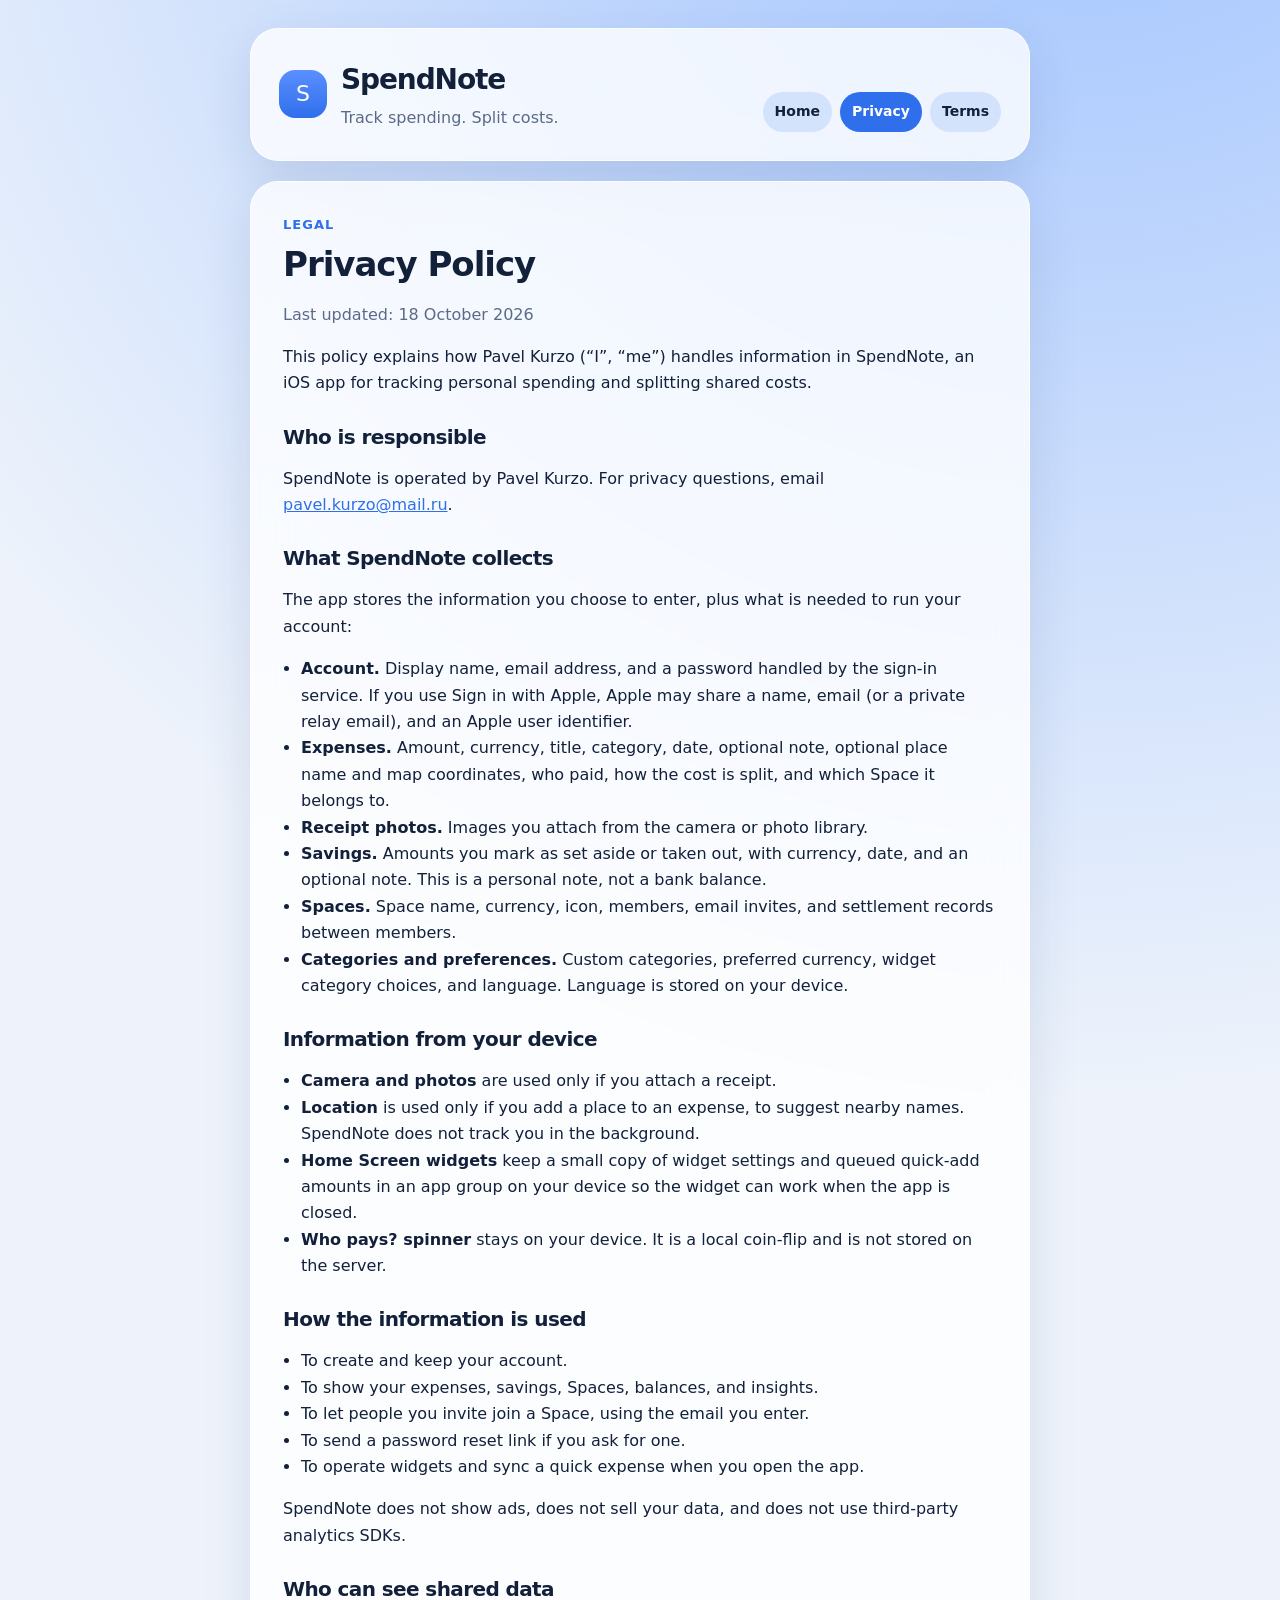
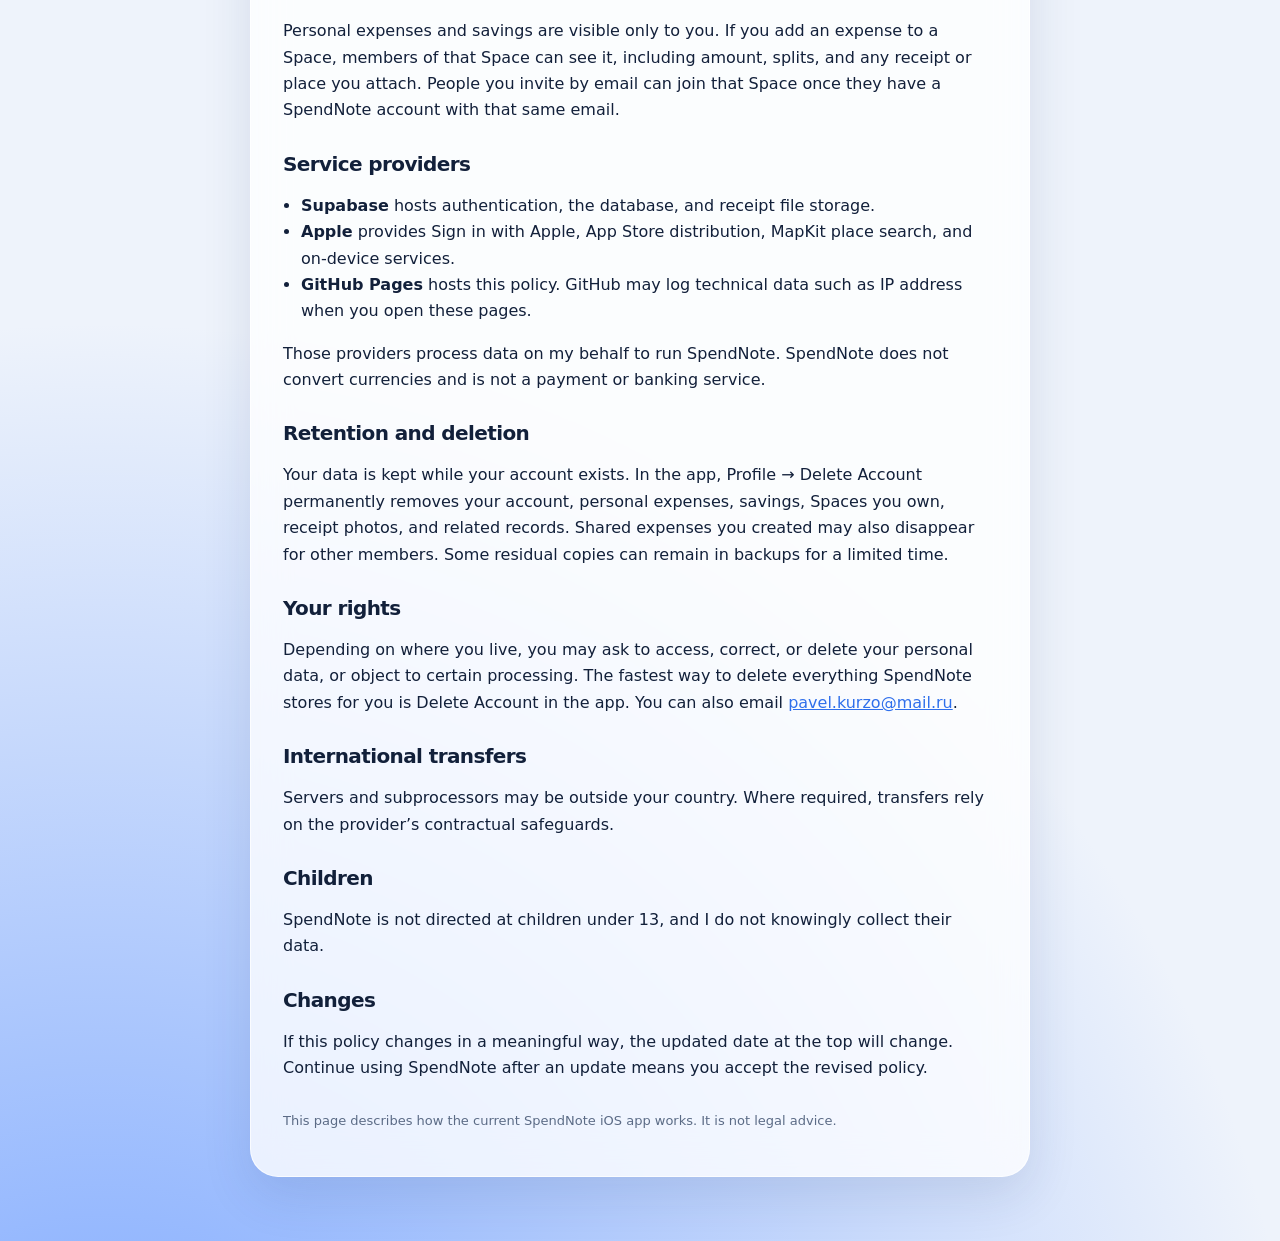
==== privacy.html @ 3defd4d6 "feat: Terms and Policy" ====
<!DOCTYPE html>
<html lang="en">
<head>
    <meta charset="utf-8">
    <meta name="viewport" content="width=device-width, initial-scale=1">
    <title>Privacy Policy · SpendNote</title>
    <meta name="description" content="Privacy Policy for the SpendNote iOS app.">
    <link rel="stylesheet" href="styles.css">
</head>
<body>
    <div class="wrap">
        <header class="hero">
            <div class="brand">
                <div class="mark">S</div>
                <div>
                    <h1>SpendNote</h1>
                    <p>Track spending. Split costs.</p>
                </div>
            </div>
            <nav>
                <a href="index.html">Home</a>
                <a class="active" href="privacy.html">Privacy</a>
                <a href="terms.html">Terms</a>
            </nav>
        </header>

        <main class="card">
            <p class="kicker">Legal</p>
            <h2>Privacy Policy</h2>
            <p class="meta">Last updated: 18 October 2026</p>
            <p>This policy explains how Pavel Kurzo (“I”, “me”) handles information in SpendNote, an iOS app for tracking personal spending and splitting shared costs.</p>

            <h3>Who is responsible</h3>
            <p>SpendNote is operated by Pavel Kurzo. For privacy questions, email <a href="mailto:pavel.kurzo@mail.ru">pavel.kurzo@mail.ru</a>.</p>

            <h3>What SpendNote collects</h3>
            <p>The app stores the information you choose to enter, plus what is needed to run your account:</p>
            <ul>
                <li><strong>Account.</strong> Display name, email address, and a password handled by the sign-in service. If you use Sign in with Apple, Apple may share a name, email (or a private relay email), and an Apple user identifier.</li>
                <li><strong>Expenses.</strong> Amount, currency, title, category, date, optional note, optional place name and map coordinates, who paid, how the cost is split, and which Space it belongs to.</li>
                <li><strong>Receipt photos.</strong> Images you attach from the camera or photo library.</li>
                <li><strong>Savings.</strong> Amounts you mark as set aside or taken out, with currency, date, and an optional note. This is a personal note, not a bank balance.</li>
                <li><strong>Spaces.</strong> Space name, currency, icon, members, email invites, and settlement records between members.</li>
                <li><strong>Categories and preferences.</strong> Custom categories, preferred currency, widget category choices, and language. Language is stored on your device.</li>
            </ul>

            <h3>Information from your device</h3>
            <ul>
                <li><strong>Camera and photos</strong> are used only if you attach a receipt.</li>
                <li><strong>Location</strong> is used only if you add a place to an expense, to suggest nearby names. SpendNote does not track you in the background.</li>
                <li><strong>Home Screen widgets</strong> keep a small copy of widget settings and queued quick-add amounts in an app group on your device so the widget can work when the app is closed.</li>
                <li><strong>Who pays? spinner</strong> stays on your device. It is a local coin-flip and is not stored on the server.</li>
            </ul>

            <h3>How the information is used</h3>
            <ul>
                <li>To create and keep your account.</li>
                <li>To show your expenses, savings, Spaces, balances, and insights.</li>
                <li>To let people you invite join a Space, using the email you enter.</li>
                <li>To send a password reset link if you ask for one.</li>
                <li>To operate widgets and sync a quick expense when you open the app.</li>
            </ul>
            <p>SpendNote does not show ads, does not sell your data, and does not use third-party analytics SDKs.</p>

            <h3>Who can see shared data</h3>
            <p>Personal expenses and savings are visible only to you. If you add an expense to a Space, members of that Space can see it, including amount, splits, and any receipt or place you attach. People you invite by email can join that Space once they have a SpendNote account with that same email.</p>

            <h3>Service providers</h3>
            <ul>
                <li><strong>Supabase</strong> hosts authentication, the database, and receipt file storage.</li>
                <li><strong>Apple</strong> provides Sign in with Apple, App Store distribution, MapKit place search, and on-device services.</li>
                <li><strong>GitHub Pages</strong> hosts this policy. GitHub may log technical data such as IP address when you open these pages.</li>
            </ul>
            <p>Those providers process data on my behalf to run SpendNote. SpendNote does not convert currencies and is not a payment or banking service.</p>

            <h3>Retention and deletion</h3>
            <p>Your data is kept while your account exists. In the app, Profile → Delete Account permanently removes your account, personal expenses, savings, Spaces you own, receipt photos, and related records. Shared expenses you created may also disappear for other members. Some residual copies can remain in backups for a limited time.</p>

            <h3>Your rights</h3>
            <p>Depending on where you live, you may ask to access, correct, or delete your personal data, or object to certain processing. The fastest way to delete everything SpendNote stores for you is Delete Account in the app. You can also email <a href="mailto:pavel.kurzo@mail.ru">pavel.kurzo@mail.ru</a>.</p>

            <h3>International transfers</h3>
            <p>Servers and subprocessors may be outside your country. Where required, transfers rely on the provider’s contractual safeguards.</p>

            <h3>Children</h3>
            <p>SpendNote is not directed at children under 13, and I do not knowingly collect their data.</p>

            <h3>Changes</h3>
            <p>If this policy changes in a meaningful way, the updated date at the top will change. Continue using SpendNote after an update means you accept the revised policy.</p>

            <p class="foot">This page describes how the current SpendNote iOS app works. It is not legal advice.</p>
        </main>
    </div>
</body>
</html>
---- styles.css ----
:root {
    --bg: #eef3fb;
    --card: rgba(255, 255, 255, 0.78);
    --text: #12203a;
    --muted: #5b6b86;
    --line: rgba(18, 32, 58, 0.08);
    --accent: #2f6feb;
    --accent-soft: rgba(47, 111, 235, 0.14);
    --shadow: 0 18px 50px rgba(24, 52, 110, 0.12);
}

* {
    box-sizing: border-box;
}

html, body {
    margin: 0;
    padding: 0;
}

body {
    min-height: 100vh;
    font-family: "SF Pro Text", "Segoe UI", system-ui, -apple-system, sans-serif;
    color: var(--text);
    background:
        radial-gradient(circle at 85% -10%, #9ec2ff 0%, transparent 42%),
        radial-gradient(circle at 8% 110%, #7aa6ff 0%, transparent 36%),
        var(--bg);
    line-height: 1.65;
}

.wrap {
    width: min(780px, calc(100% - 32px));
    margin: 0 auto;
    padding: 28px 0 64px;
}

.hero, .card {
    background: var(--card);
    border: 1px solid rgba(255, 255, 255, 0.7);
    box-shadow: var(--shadow);
    backdrop-filter: blur(18px);
}

.hero {
    display: flex;
    justify-content: space-between;
    gap: 20px;
    align-items: flex-end;
    padding: 28px;
    border-radius: 28px;
    margin-bottom: 20px;
}

.brand {
    display: flex;
    gap: 14px;
    align-items: center;
}

.mark {
    width: 48px;
    height: 48px;
    border-radius: 16px;
    display: grid;
    place-items: center;
    color: white;
    background: linear-gradient(180deg, #5b8fff, var(--accent));
    font-size: 22px;
}

.brand h1 {
    margin: 0;
    font-size: 28px;
    letter-spacing: -0.04em;
}

.brand p {
    margin: 2px 0 0;
    color: var(--muted);
}

nav {
    display: flex;
    gap: 8px;
    flex-wrap: wrap;
}

nav a {
    text-decoration: none;
    color: var(--text);
    background: var(--accent-soft);
    padding: 8px 12px;
    border-radius: 999px;
    font-size: 14px;
    font-weight: 600;
}

nav a.active, nav a:hover {
    background: var(--accent);
    color: white;
}

.card {
    padding: 32px;
    border-radius: 28px;
}

.kicker {
    color: var(--accent);
    font-size: 13px;
    font-weight: 700;
    letter-spacing: 0.08em;
    text-transform: uppercase;
    margin: 0 0 8px;
}

h2, h3 {
    letter-spacing: -0.03em;
    line-height: 1.25;
}

h2 {
    font-size: 34px;
    margin: 0 0 8px;
}

h3 {
    font-size: 20px;
    margin: 28px 0 8px;
}

.meta, p, li {
    color: var(--text);
}

.meta, .foot {
    color: var(--muted);
}

ul {
    padding-left: 18px;
}

a {
    color: var(--accent);
}

.grid {
    display: grid;
    grid-template-columns: 1fr 1fr;
    gap: 12px;
    margin: 24px 0 8px;
}

.tile {
    display: block;
    text-decoration: none;
    color: inherit;
    padding: 18px;
    border-radius: 20px;
    background: rgba(255, 255, 255, 0.7);
    border: 1px solid var(--line);
}

.tile strong {
    display: block;
    margin-bottom: 4px;
}

.foot {
    margin-top: 28px;
    font-size: 13px;
}

@media (max-width: 720px) {
    .hero, .grid {
        grid-template-columns: 1fr;
        display: grid;
    }

    .hero {
        align-items: start;
    }

    h2 {
        font-size: 28px;
    }
}
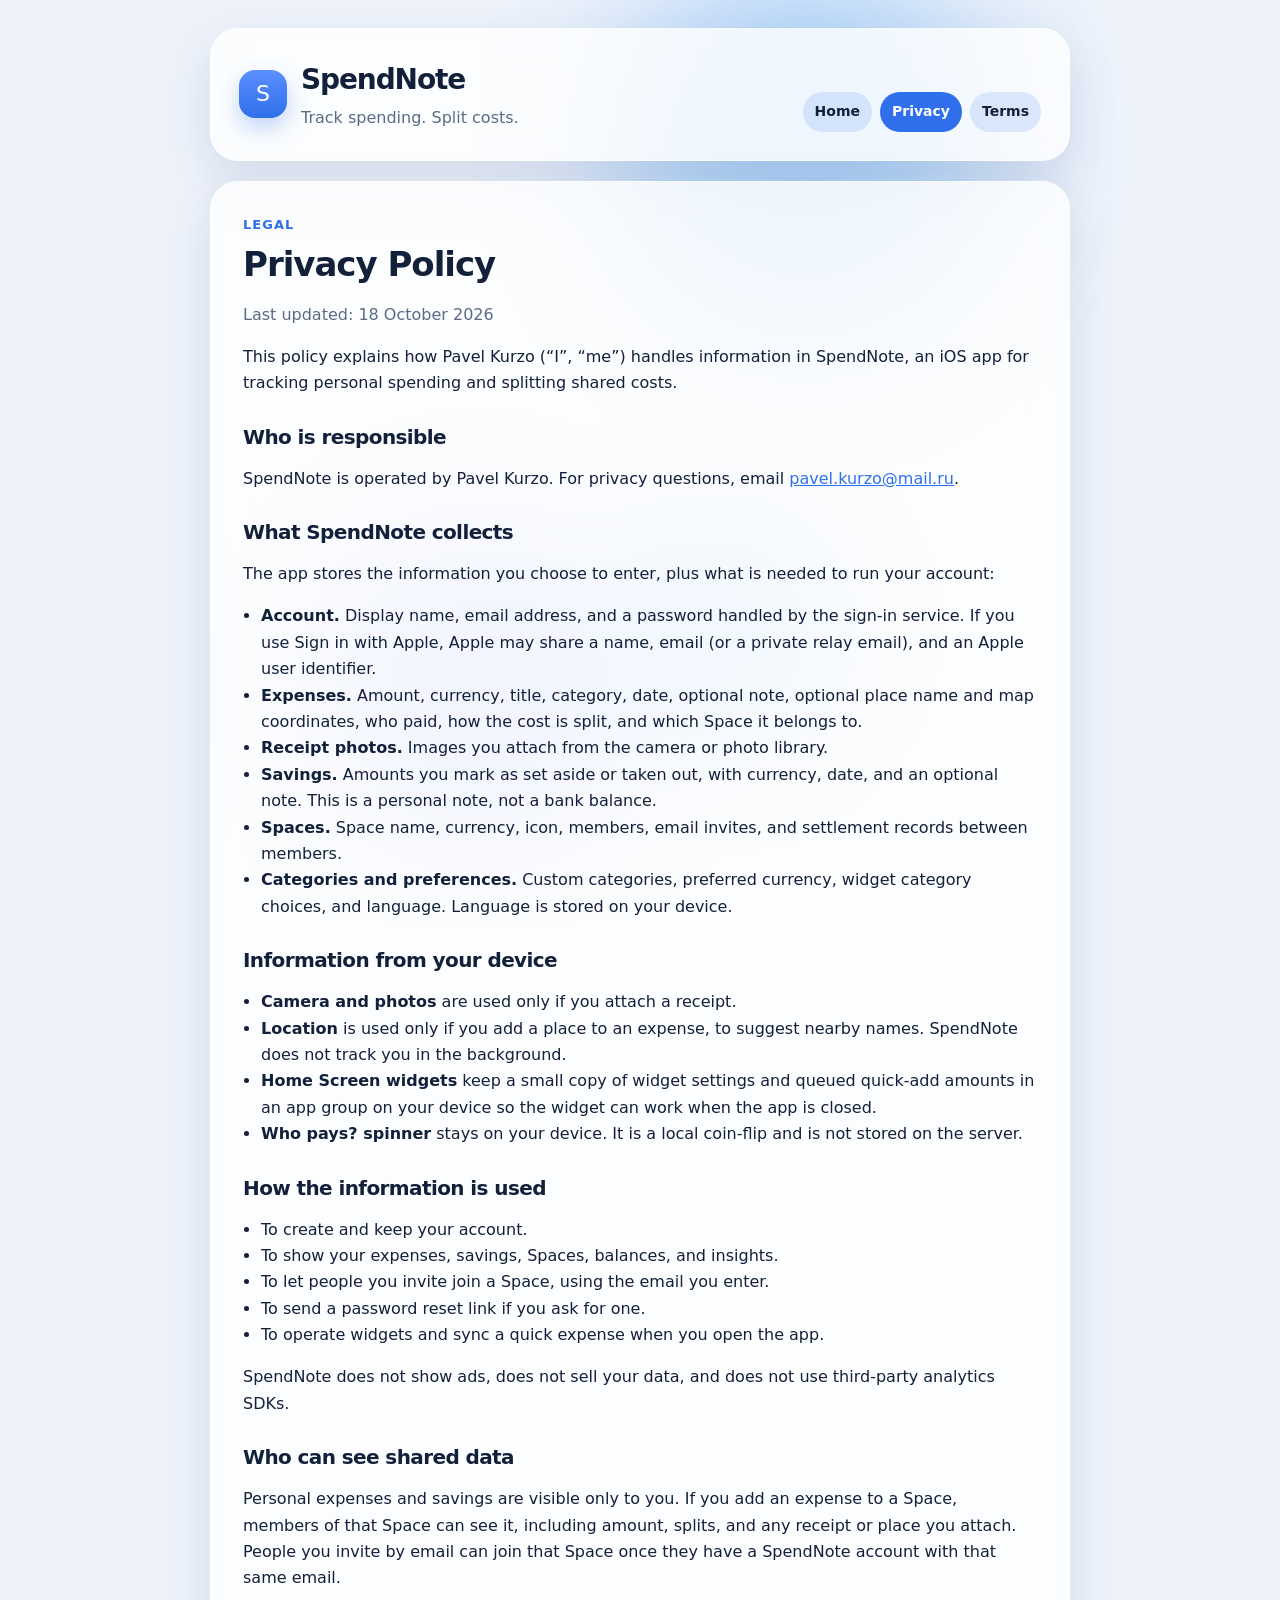
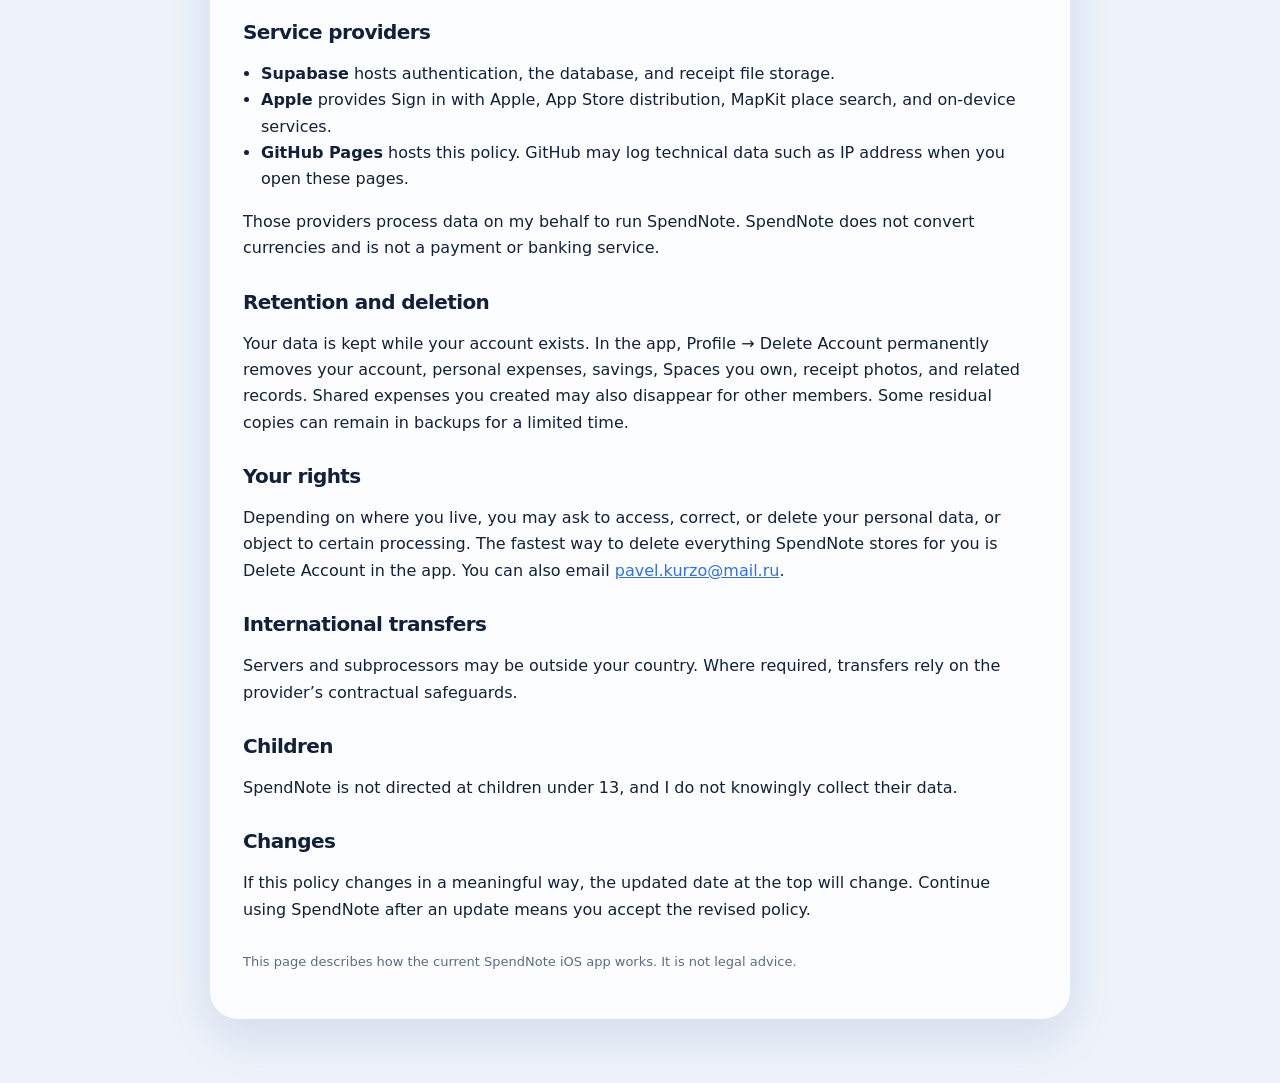
==== commit d6db4ba9: "feat: info update" ====
--- a/privacy.html
+++ b/privacy.html
@@ -8,6 +8,12 @@
     <link rel="stylesheet" href="styles.css">
 </head>
 <body>
+    <div class="atmosphere" aria-hidden="true">
+        <div class="blob" data-blob></div>
+        <div class="blob" data-blob></div>
+        <div class="blob" data-blob></div>
+    </div>
+
     <div class="wrap">
         <header class="hero">
             <div class="brand">
@@ -91,5 +97,6 @@
             <p class="foot">This page describes how the current SpendNote iOS app works. It is not legal advice.</p>
         </main>
     </div>
+    <script src="atmosphere.js"></script>
 </body>
 </html>
--- a/styles.css
+++ b/styles.css
@@ -22,20 +22,61 @@
     min-height: 100vh;
     font-family: "SF Pro Text", "Segoe UI", system-ui, -apple-system, sans-serif;
     color: var(--text);
-    background:
-        radial-gradient(circle at 85% -10%, #9ec2ff 0%, transparent 42%),
-        radial-gradient(circle at 8% 110%, #7aa6ff 0%, transparent 36%),
-        var(--bg);
+    background: var(--bg);
     line-height: 1.65;
 }
 
+.atmosphere {
+    position: fixed;
+    inset: 0;
+    overflow: hidden;
+    pointer-events: none;
+    z-index: 0;
+}
+
+.blob {
+    position: absolute;
+    left: 50%;
+    top: 50%;
+    width: 320px;
+    height: 320px;
+    border-radius: 50%;
+    filter: blur(72px);
+    background: rgb(51 122 235);
+    opacity: 0.3;
+    transform: translate(-50%, -50%);
+    will-change: transform, background-color;
+}
+
+.blob:nth-child(1) {
+    transform: translate(-50%, -50%) translate(140px, -220px);
+}
+
+.blob:nth-child(2) {
+    width: 280px;
+    height: 280px;
+    background: rgb(71 158 245);
+    opacity: 0.26;
+    transform: translate(-50%, -50%) translate(-160px, 240px);
+}
+
+.blob:nth-child(3) {
+    width: 230px;
+    height: 230px;
+    background: rgb(92 128 240);
+    opacity: 0.22;
+    transform: translate(-50%, -50%) translate(80px, 180px);
+}
+
 .wrap {
-    width: min(780px, calc(100% - 32px));
+    position: relative;
+    z-index: 1;
+    width: min(860px, calc(100% - 32px));
     margin: 0 auto;
     padding: 28px 0 64px;
 }
 
-.hero, .card {
+.hero, .card, .feature, .note {
     background: var(--card);
     border: 1px solid rgba(255, 255, 255, 0.7);
     box-shadow: var(--shadow);
@@ -67,6 +108,7 @@
     color: white;
     background: linear-gradient(180deg, #5b8fff, var(--accent));
     font-size: 22px;
+    box-shadow: 0 10px 22px rgba(47, 111, 235, 0.28);
 }
 
 .brand h1 {
@@ -134,8 +176,13 @@
     color: var(--text);
 }
 
-.meta, .foot {
+.meta, .foot, .lede {
     color: var(--muted);
+}
+
+.lede {
+    font-size: 17px;
+    max-width: 38em;
 }
 
 ul {
@@ -144,6 +191,44 @@
 
 a {
     color: var(--accent);
+}
+
+.chips {
+    display: flex;
+    flex-wrap: wrap;
+    gap: 8px;
+    margin: 18px 0 0;
+}
+
+.chip {
+    background: var(--accent-soft);
+    color: var(--text);
+    border-radius: 999px;
+    padding: 6px 12px;
+    font-size: 13px;
+    font-weight: 600;
+}
+
+.section {
+    margin-top: 20px;
+}
+
+.section-head {
+    display: flex;
+    justify-content: space-between;
+    gap: 16px;
+    align-items: end;
+    margin: 0 4px 12px;
+}
+
+.section-head h3 {
+    margin: 0;
+}
+
+.section-head p {
+    margin: 0;
+    color: var(--muted);
+    font-size: 14px;
 }
 
 .grid {
@@ -151,6 +236,56 @@
     grid-template-columns: 1fr 1fr;
     gap: 12px;
     margin: 24px 0 8px;
+}
+
+.features {
+    display: grid;
+    grid-template-columns: 1fr 1fr;
+    gap: 12px;
+}
+
+.feature {
+    padding: 20px;
+    border-radius: 22px;
+}
+
+.icon {
+    width: 40px;
+    height: 40px;
+    border-radius: 50%;
+    display: grid;
+    place-items: center;
+    background: var(--accent-soft);
+    color: var(--accent);
+    margin-bottom: 12px;
+}
+
+.icon svg {
+    width: 18px;
+    height: 18px;
+}
+
+.feature strong, .tile strong, .note strong {
+    display: block;
+    margin-bottom: 4px;
+    letter-spacing: -0.02em;
+}
+
+.feature p, .note p, .tile {
+    margin: 0;
+    color: var(--muted);
+    font-size: 15px;
+}
+
+.notes {
+    display: grid;
+    grid-template-columns: 1fr 1fr 1fr;
+    gap: 12px;
+}
+
+.note {
+    padding: 18px;
+    border-radius: 22px;
 }
 
 .tile {
@@ -161,11 +296,16 @@
     border-radius: 20px;
     background: rgba(255, 255, 255, 0.7);
     border: 1px solid var(--line);
+    transition: transform 0.2s ease, border-color 0.2s ease;
+}
+
+.tile:hover {
+    transform: translateY(-2px);
+    border-color: rgba(47, 111, 235, 0.28);
 }
 
 .tile strong {
-    display: block;
-    margin-bottom: 4px;
+    color: var(--text);
 }
 
 .foot {
@@ -174,12 +314,12 @@
 }
 
 @media (max-width: 720px) {
-    .hero, .grid {
+    .hero, .grid, .features, .notes, .section-head {
         grid-template-columns: 1fr;
         display: grid;
     }
 
-    .hero {
+    .hero, .section-head {
         align-items: start;
     }
 
@@ -187,3 +327,9 @@
         font-size: 28px;
     }
 }
+
+@media (prefers-reduced-motion: reduce) {
+    .blob, .tile {
+        transition: none !important;
+    }
+}
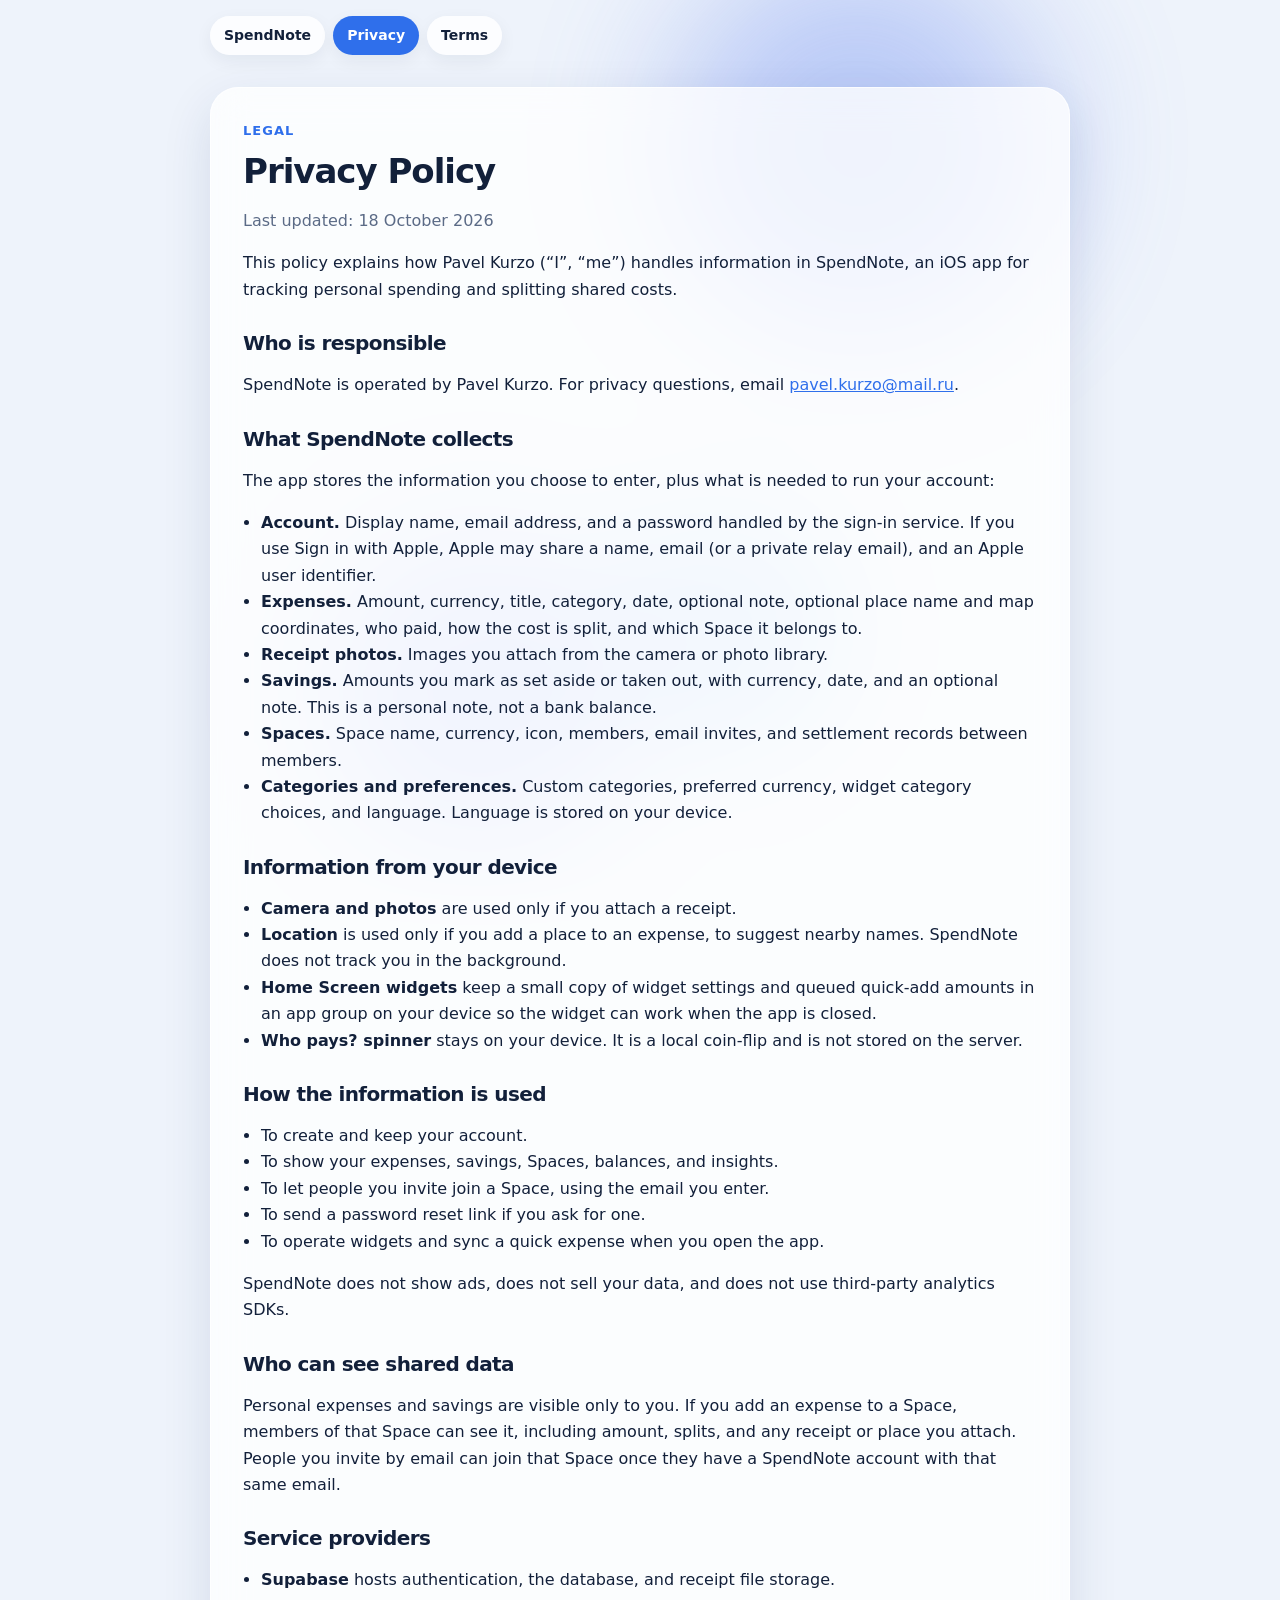
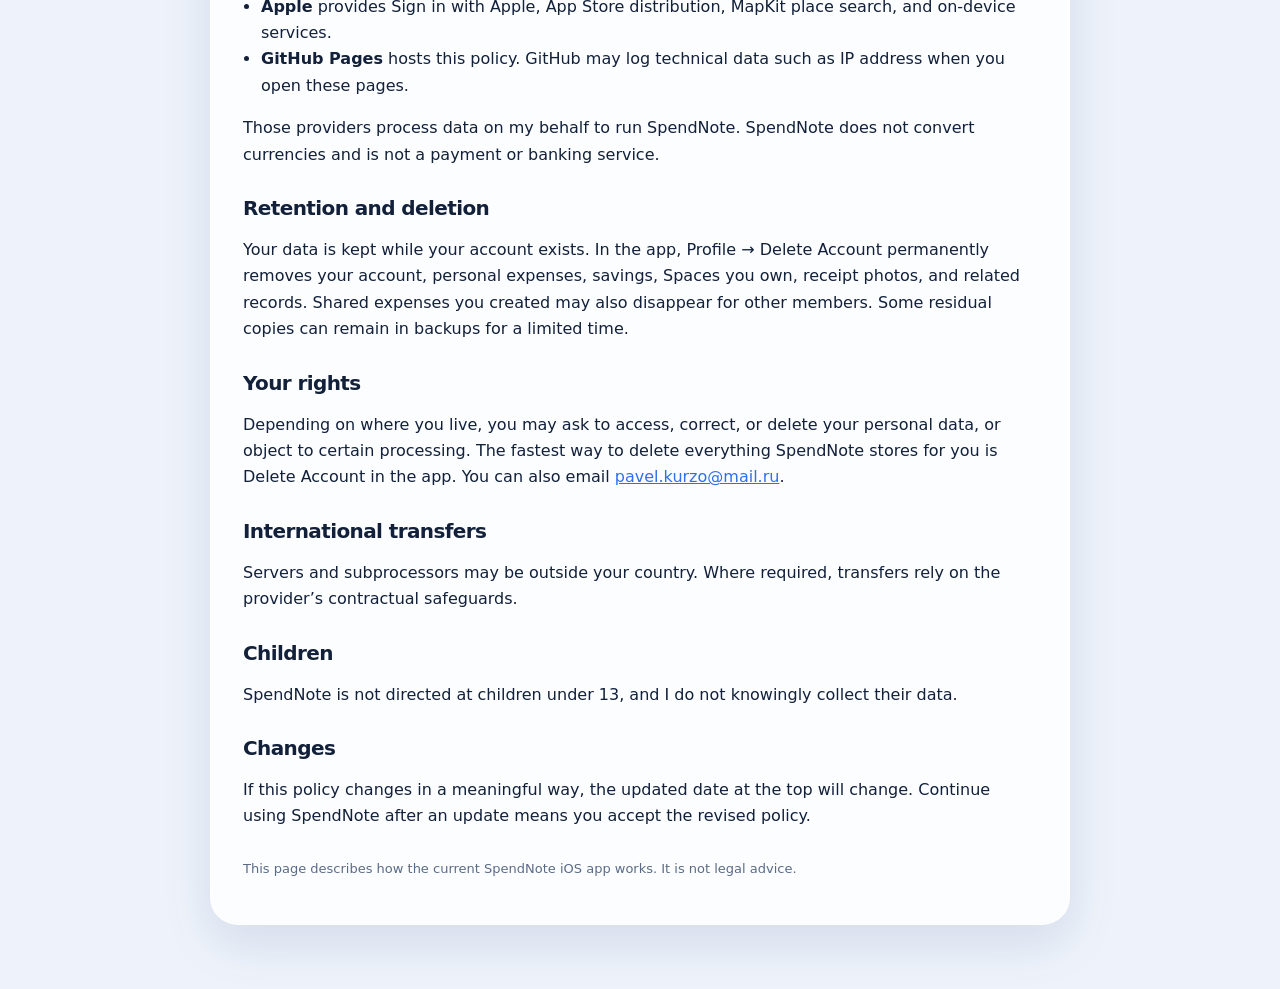
==== commit c072b3cb: "feat: Update of the landing page" ====
--- a/privacy.html
+++ b/privacy.html
@@ -1,5 +1,5 @@
 <!DOCTYPE html>
-<html lang="en">
+<html lang="en" id="top">
 <head>
     <meta charset="utf-8">
     <meta name="viewport" content="width=device-width, initial-scale=1">
@@ -14,22 +14,15 @@
         <div class="blob" data-blob></div>
     </div>
 
+    <header class="topbar">
+        <nav class="topbar-inner">
+            <a href="index.html#top">SpendNote</a>
+            <a class="active" href="privacy.html#top">Privacy</a>
+            <a href="terms.html#top">Terms</a>
+        </nav>
+    </header>
+
     <div class="wrap">
-        <header class="hero">
-            <div class="brand">
-                <div class="mark">S</div>
-                <div>
-                    <h1>SpendNote</h1>
-                    <p>Track spending. Split costs.</p>
-                </div>
-            </div>
-            <nav>
-                <a href="index.html">Home</a>
-                <a class="active" href="privacy.html">Privacy</a>
-                <a href="terms.html">Terms</a>
-            </nav>
-        </header>
-
         <main class="card">
             <p class="kicker">Legal</p>
             <h2>Privacy Policy</h2>
--- a/styles.css
+++ b/styles.css
@@ -73,72 +73,44 @@
     z-index: 1;
     width: min(860px, calc(100% - 32px));
     margin: 0 auto;
-    padding: 28px 0 64px;
-}
-
-.hero, .card, .feature, .note {
+    padding: 20px 0 64px;
+}
+
+.topbar {
+    position: sticky;
+    top: 0;
+    z-index: 20;
+    padding: 16px 16px 12px;
+}
+
+.card, .feature, .note {
     background: var(--card);
     border: 1px solid rgba(255, 255, 255, 0.7);
     box-shadow: var(--shadow);
     backdrop-filter: blur(18px);
 }
 
-.hero {
-    display: flex;
-    justify-content: space-between;
-    gap: 20px;
-    align-items: flex-end;
-    padding: 28px;
-    border-radius: 28px;
-    margin-bottom: 20px;
-}
-
-.brand {
-    display: flex;
-    gap: 14px;
-    align-items: center;
-}
-
-.mark {
-    width: 48px;
-    height: 48px;
-    border-radius: 16px;
-    display: grid;
-    place-items: center;
-    color: white;
-    background: linear-gradient(180deg, #5b8fff, var(--accent));
-    font-size: 22px;
-    box-shadow: 0 10px 22px rgba(47, 111, 235, 0.28);
-}
-
-.brand h1 {
-    margin: 0;
-    font-size: 28px;
-    letter-spacing: -0.04em;
-}
-
-.brand p {
-    margin: 2px 0 0;
-    color: var(--muted);
-}
-
-nav {
+.topbar-inner {
+    width: min(860px, 100%);
+    margin: 0 auto;
     display: flex;
     gap: 8px;
     flex-wrap: wrap;
-}
-
-nav a {
+    align-items: center;
+}
+
+.topbar-inner a {
     text-decoration: none;
     color: var(--text);
-    background: var(--accent-soft);
-    padding: 8px 12px;
+    background: rgba(255, 255, 255, 0.82);
+    padding: 8px 14px;
     border-radius: 999px;
     font-size: 14px;
     font-weight: 600;
-}
-
-nav a.active, nav a:hover {
+    box-shadow: 0 6px 18px rgba(18, 32, 58, 0.06);
+}
+
+.topbar-inner a.active, .topbar-inner a:hover {
     background: var(--accent);
     color: white;
 }
@@ -252,17 +224,23 @@
 .icon {
     width: 40px;
     height: 40px;
+    min-width: 40px;
+    min-height: 40px;
     border-radius: 50%;
     display: grid;
     place-items: center;
     background: var(--accent-soft);
     color: var(--accent);
     margin-bottom: 12px;
+    overflow: hidden;
 }
 
 .icon svg {
     width: 18px;
     height: 18px;
+    max-width: 18px;
+    max-height: 18px;
+    display: block;
 }
 
 .feature strong, .tile strong, .note strong {
@@ -314,12 +292,12 @@
 }
 
 @media (max-width: 720px) {
-    .hero, .grid, .features, .notes, .section-head {
+    .grid, .features, .notes, .section-head {
         grid-template-columns: 1fr;
         display: grid;
     }
 
-    .hero, .section-head {
+    .section-head {
         align-items: start;
     }
 
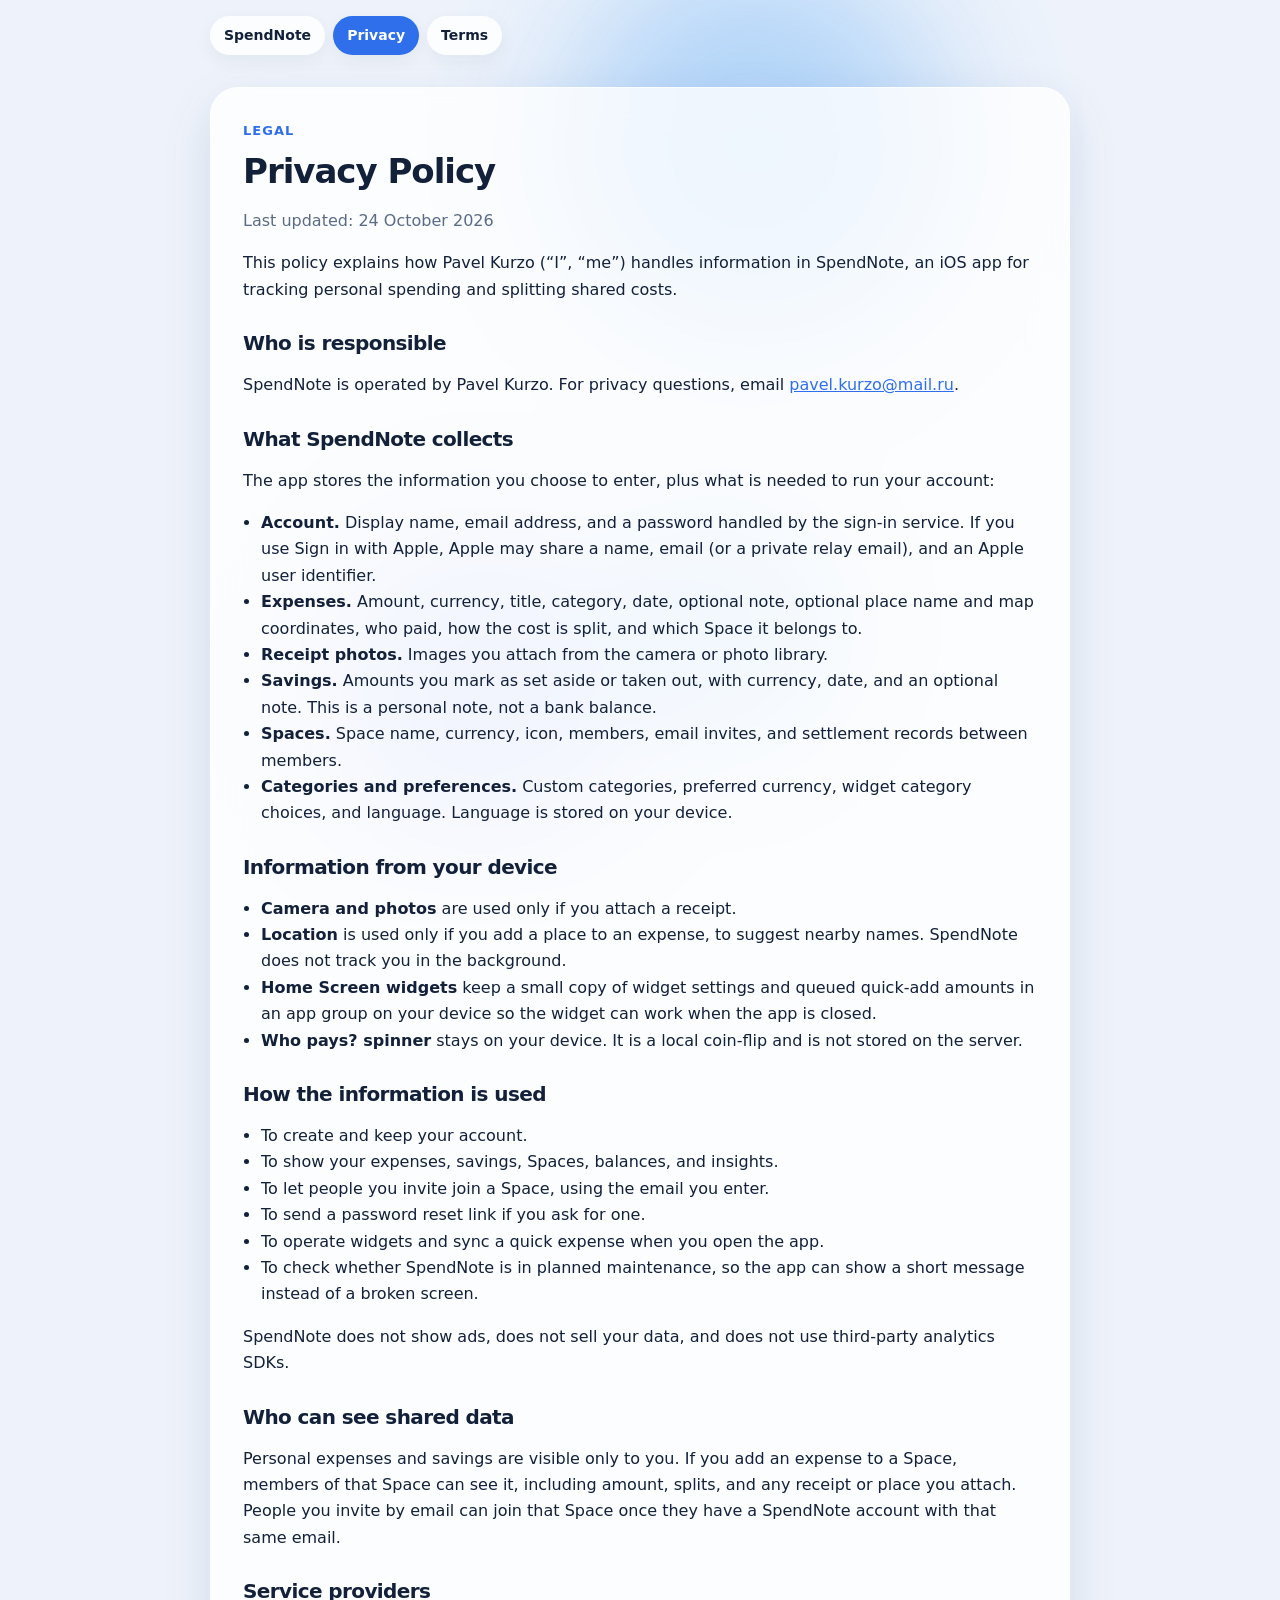
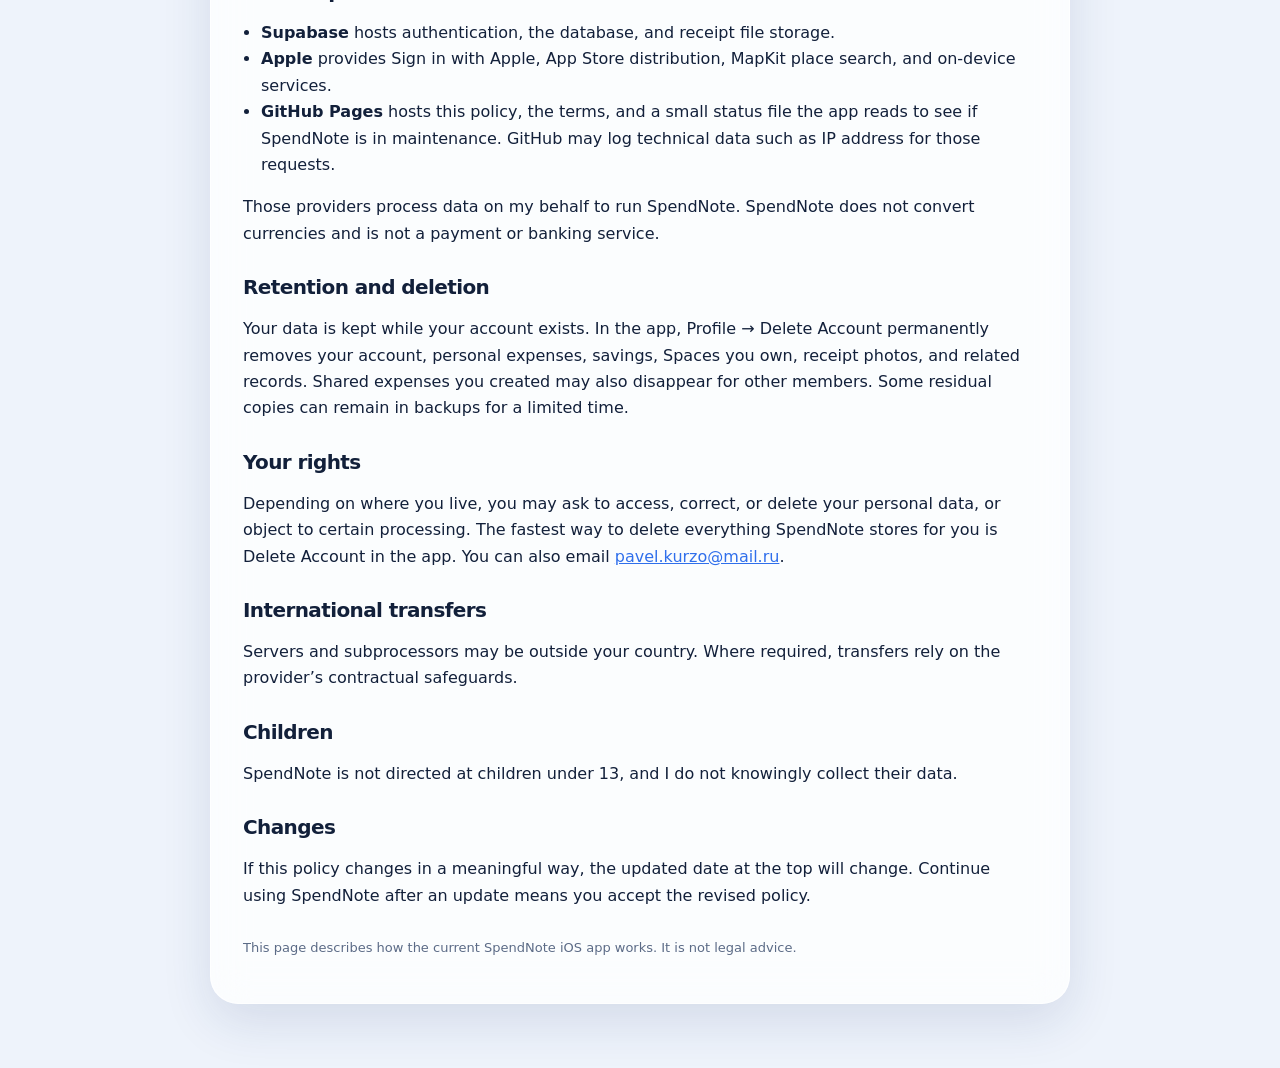
==== commit 2c718c12: "feat: Readme update" ====
--- a/privacy.html
+++ b/privacy.html
@@ -26,7 +26,7 @@
         <main class="card">
             <p class="kicker">Legal</p>
             <h2>Privacy Policy</h2>
-            <p class="meta">Last updated: 18 October 2026</p>
+            <p class="meta">Last updated: 24 October 2026</p>
             <p>This policy explains how Pavel Kurzo (“I”, “me”) handles information in SpendNote, an iOS app for tracking personal spending and splitting shared costs.</p>
 
             <h3>Who is responsible</h3>
@@ -58,6 +58,7 @@
                 <li>To let people you invite join a Space, using the email you enter.</li>
                 <li>To send a password reset link if you ask for one.</li>
                 <li>To operate widgets and sync a quick expense when you open the app.</li>
+                <li>To check whether SpendNote is in planned maintenance, so the app can show a short message instead of a broken screen.</li>
             </ul>
             <p>SpendNote does not show ads, does not sell your data, and does not use third-party analytics SDKs.</p>
 
@@ -68,7 +69,7 @@
             <ul>
                 <li><strong>Supabase</strong> hosts authentication, the database, and receipt file storage.</li>
                 <li><strong>Apple</strong> provides Sign in with Apple, App Store distribution, MapKit place search, and on-device services.</li>
-                <li><strong>GitHub Pages</strong> hosts this policy. GitHub may log technical data such as IP address when you open these pages.</li>
+                <li><strong>GitHub Pages</strong> hosts this policy, the terms, and a small status file the app reads to see if SpendNote is in maintenance. GitHub may log technical data such as IP address for those requests.</li>
             </ul>
             <p>Those providers process data on my behalf to run SpendNote. SpendNote does not convert currencies and is not a payment or banking service.</p>
 
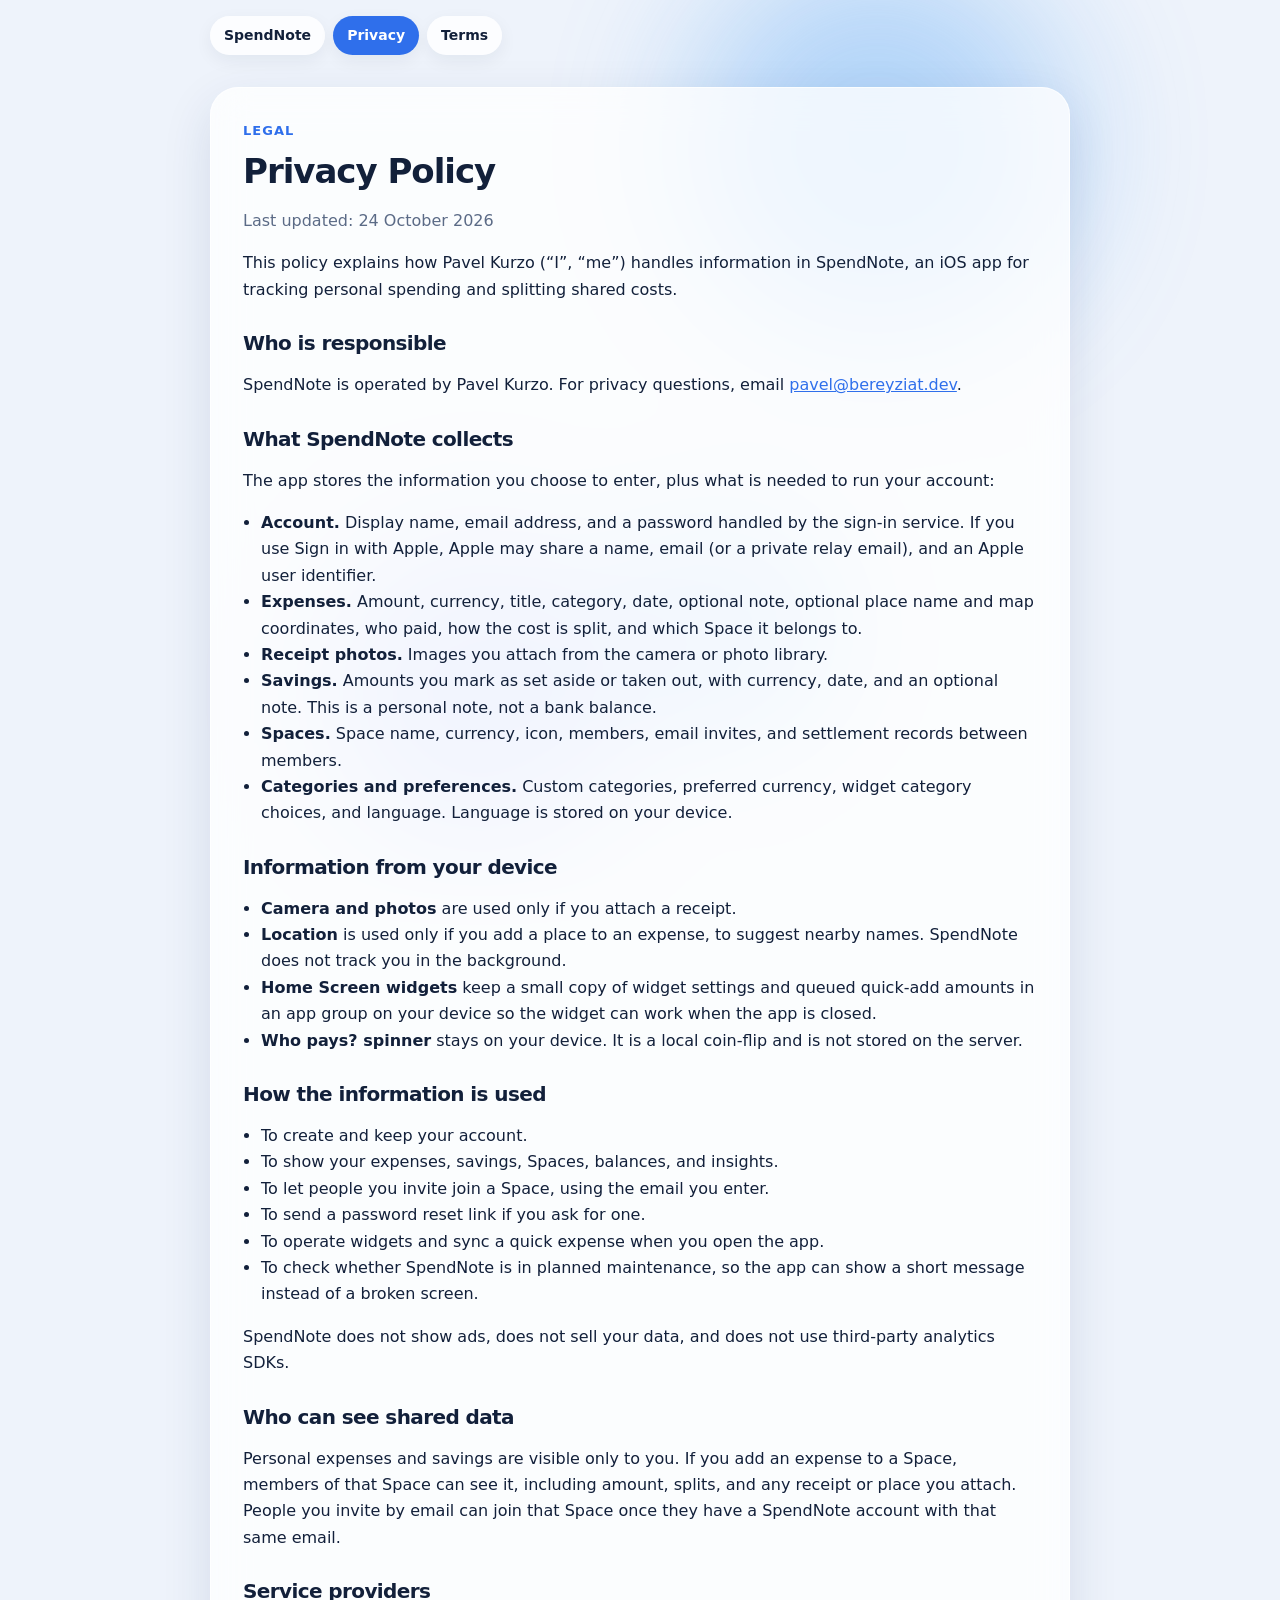
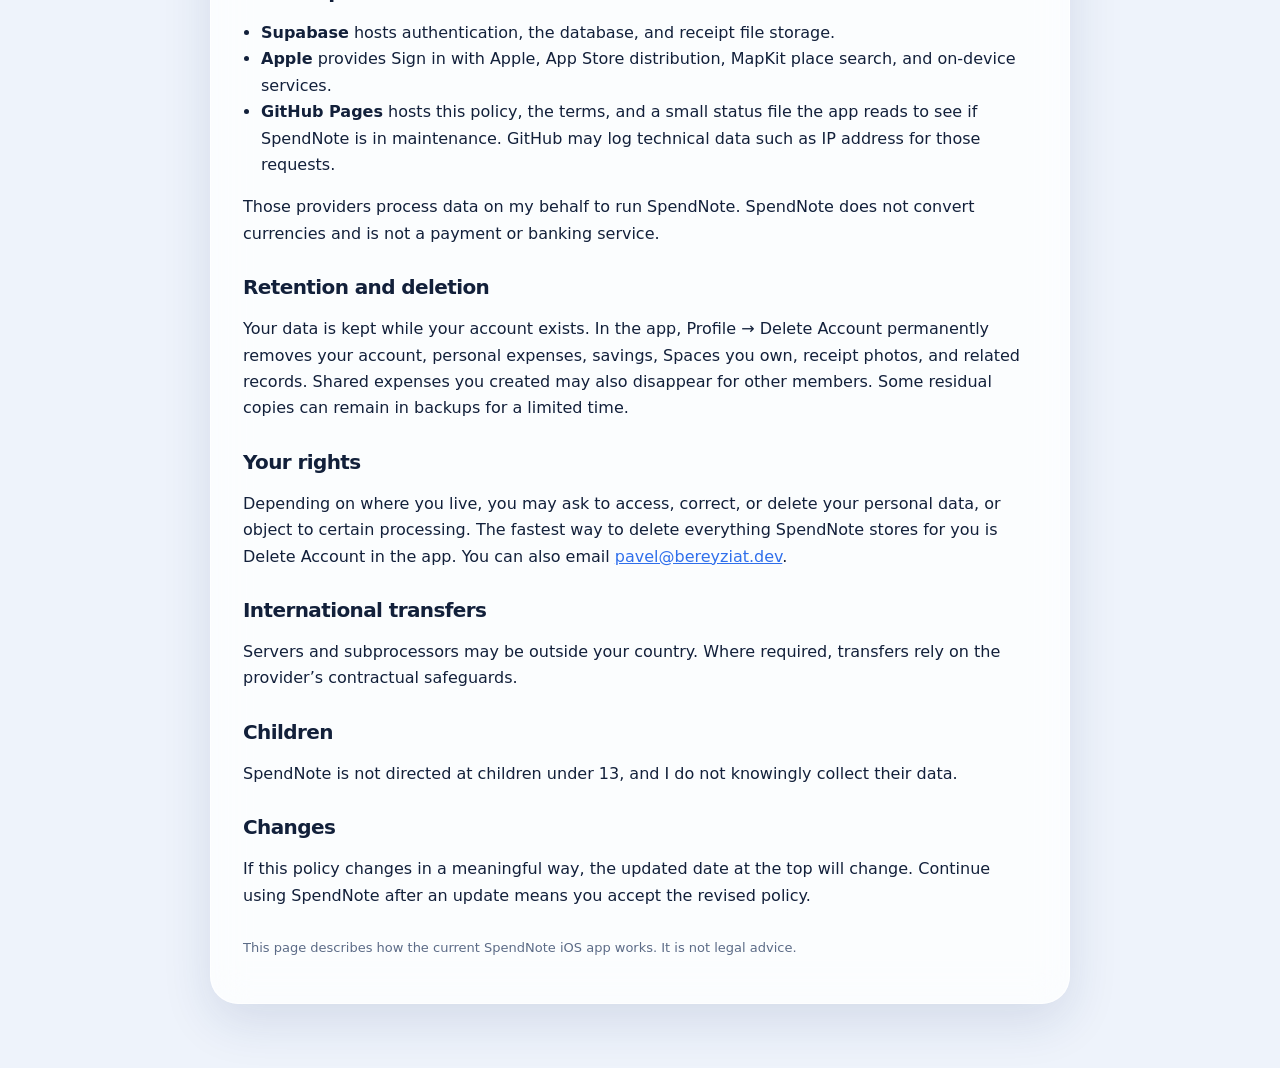
==== commit cce279a7: "feat: Update of the readme" ====
--- a/privacy.html
+++ b/privacy.html
@@ -30,7 +30,7 @@
             <p>This policy explains how Pavel Kurzo (“I”, “me”) handles information in SpendNote, an iOS app for tracking personal spending and splitting shared costs.</p>
 
             <h3>Who is responsible</h3>
-            <p>SpendNote is operated by Pavel Kurzo. For privacy questions, email <a href="mailto:pavel.kurzo@mail.ru">pavel.kurzo@mail.ru</a>.</p>
+            <p>SpendNote is operated by Pavel Kurzo. For privacy questions, email <a href="mailto:pavel@bereyziat.dev">pavel@bereyziat.dev</a>.</p>
 
             <h3>What SpendNote collects</h3>
             <p>The app stores the information you choose to enter, plus what is needed to run your account:</p>
@@ -77,7 +77,7 @@
             <p>Your data is kept while your account exists. In the app, Profile → Delete Account permanently removes your account, personal expenses, savings, Spaces you own, receipt photos, and related records. Shared expenses you created may also disappear for other members. Some residual copies can remain in backups for a limited time.</p>
 
             <h3>Your rights</h3>
-            <p>Depending on where you live, you may ask to access, correct, or delete your personal data, or object to certain processing. The fastest way to delete everything SpendNote stores for you is Delete Account in the app. You can also email <a href="mailto:pavel.kurzo@mail.ru">pavel.kurzo@mail.ru</a>.</p>
+            <p>Depending on where you live, you may ask to access, correct, or delete your personal data, or object to certain processing. The fastest way to delete everything SpendNote stores for you is Delete Account in the app. You can also email <a href="mailto:pavel@bereyziat.dev">pavel@bereyziat.dev</a>.</p>
 
             <h3>International transfers</h3>
             <p>Servers and subprocessors may be outside your country. Where required, transfers rely on the provider’s contractual safeguards.</p>
